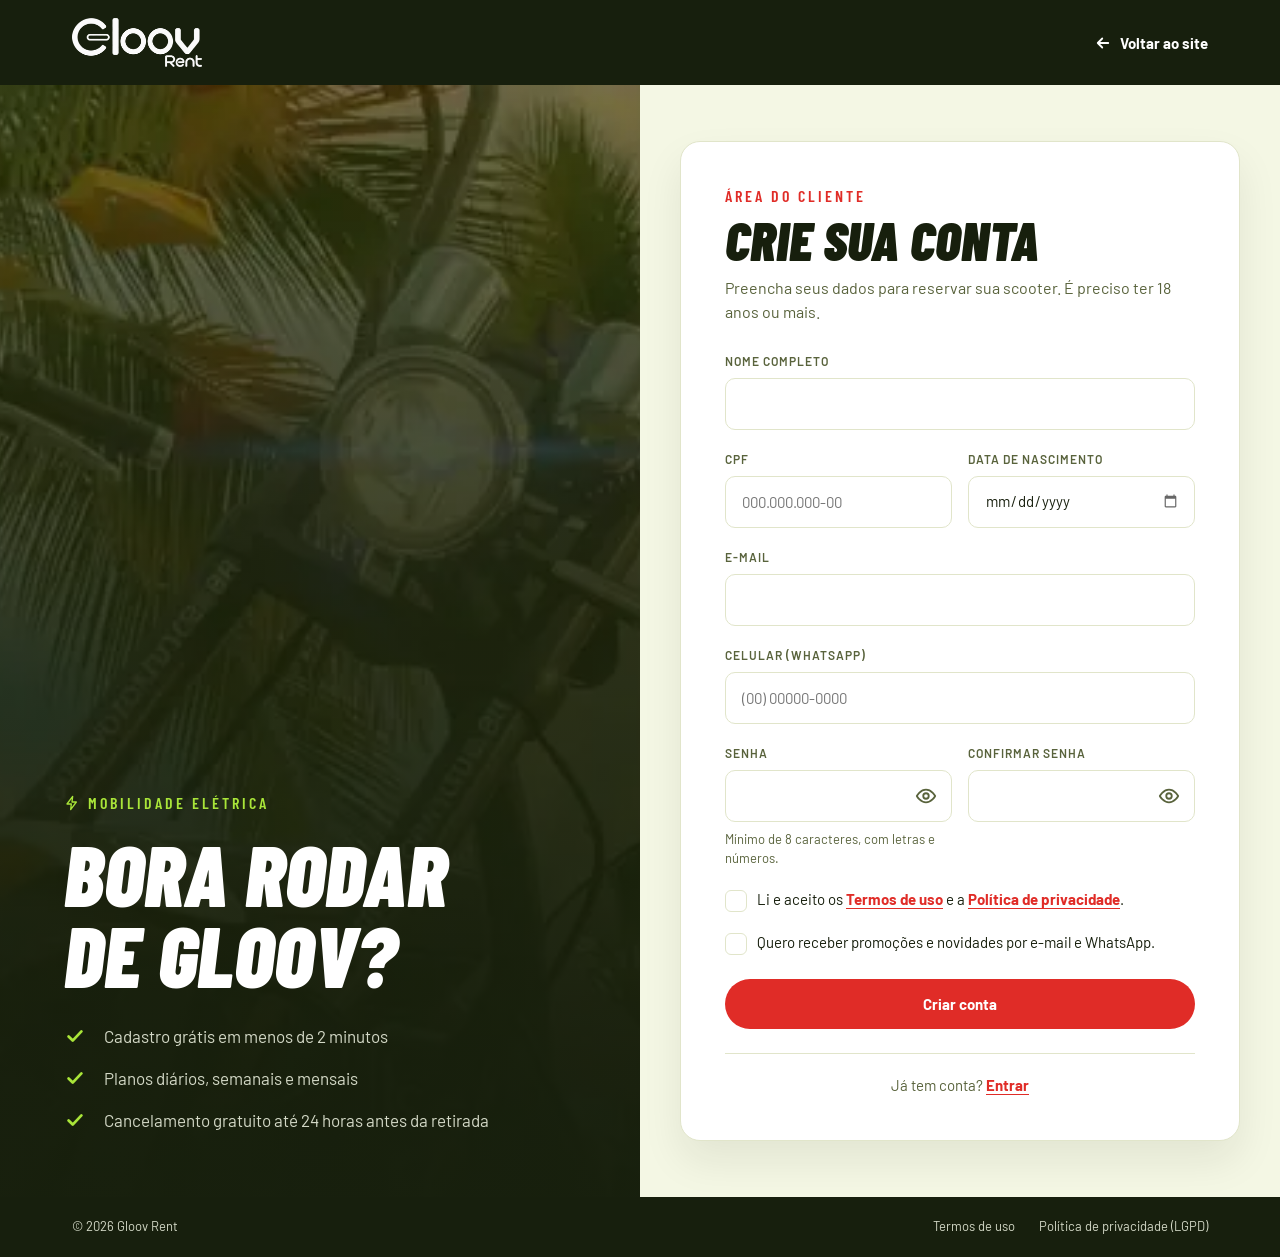
==== cadastro.html @ 01d6b5f5 "Cria página de cadastro Os links "Cadastre-se" abrem cadastro.html: formulário com nome, CPF (máscar" ====
<!doctype html>
<html lang="pt-BR">
<head>
  <meta charset="utf-8">
  <meta name="viewport" content="width=device-width, initial-scale=1">
  <title>Cadastre-se — Gloov Rent</title>
  <meta name="description" content="Crie sua conta Gloov Rent e reserve sua scooter elétrica em poucos cliques.">
  <meta name="theme-color" content="#171F0D">
  <meta name="robots" content="noindex">

  <link rel="icon" href="assets/img/favicon.svg" type="image/svg+xml">

  <link rel="preload" href="assets/fonts/barlow-condensed-900-italic.woff2" as="font" type="font/woff2" crossorigin>
  <link rel="preload" href="assets/fonts/barlow-400.woff2" as="font" type="font/woff2" crossorigin>

  <link rel="stylesheet" href="assets/css/fonts.css">
  <link rel="stylesheet" href="assets/css/styles.css">
  <script src="assets/js/cadastro.js" defer></script>
</head>
<body class="auth-page">

<svg class="sprite" aria-hidden="true" focusable="false">
  <symbol id="i-check" viewBox="0 0 24 24"><path d="M5 12.5l4.5 4.5L19 7" fill="none" stroke="currentColor" stroke-width="3" stroke-linecap="round" stroke-linejoin="round"/></symbol>
  <symbol id="i-bolt" viewBox="0 0 24 24"><path d="M13 2L4.5 13.5H11L10 22l8.5-11.5H12L13 2z" fill="none" stroke="currentColor" stroke-width="2" stroke-linejoin="round"/></symbol>
  <symbol id="i-arrow-left" viewBox="0 0 24 24"><path d="M19 12H5M11 6l-6 6 6 6" fill="none" stroke="currentColor" stroke-width="2.4" stroke-linecap="round" stroke-linejoin="round"/></symbol>
  <symbol id="i-eye" viewBox="0 0 24 24"><g fill="none" stroke="currentColor" stroke-width="2" stroke-linecap="round" stroke-linejoin="round"><path d="M2 12s3.6-7 10-7 10 7 10 7-3.6 7-10 7S2 12 2 12z"/><circle cx="12" cy="12" r="3"/></g></symbol>
  <symbol id="i-eye-off" viewBox="0 0 24 24"><g fill="none" stroke="currentColor" stroke-width="2" stroke-linecap="round" stroke-linejoin="round"><path d="M10.6 5.1A10 10 0 0 1 12 5c6.4 0 10 7 10 7a17 17 0 0 1-3 3.9M6.6 6.6A17 17 0 0 0 2 12s3.6 7 10 7a9.6 9.6 0 0 0 5.4-1.6"/><path d="M9.9 9.9a3 3 0 0 0 4.2 4.2M3 3l18 18"/></g></symbol>
</svg>

<a class="skip-link" href="#conteudo">Pular para o conteúdo</a>

<header class="site-header">
  <div class="container header-inner">
    <a class="logo" href="index.html" aria-label="Gloov Rent — página inicial">
      <img src="assets/img/logo-gloov.png" width="130" height="48" alt="Gloov Rent">
    </a>
    <a class="nav-login auth-back" href="index.html">
      <svg aria-hidden="true"><use href="#i-arrow-left"/></svg>Voltar ao site
    </a>
  </div>
</header>

<main id="conteudo" class="auth">
  <!-- Painel da marca (some no celular) -->
  <aside class="auth-aside" aria-hidden="true">
    <picture class="auth-bg">
      <source srcset="assets/img/hero-768.webp 768w, assets/img/hero-1440.webp 1440w" sizes="50vw" type="image/webp">
      <img src="assets/img/hero-1440.webp" alt="">
    </picture>
    <div class="auth-aside-content">
      <p class="eyebrow eyebrow--neon"><svg><use href="#i-bolt"/></svg>Mobilidade elétrica</p>
      <p class="h1">Bora rodar <br>de Gloov?</p>
      <ul class="checklist">
        <li><svg><use href="#i-check"/></svg>Cadastro grátis em menos de 2 minutos</li>
        <li><svg><use href="#i-check"/></svg>Planos diários, semanais e mensais</li>
        <li><svg><use href="#i-check"/></svg>Cancelamento gratuito até 24 horas antes da retirada</li>
      </ul>
    </div>
  </aside>

  <section class="auth-main" aria-labelledby="cadastro-titulo">
    <div class="auth-card auth-card--largo">
      <header class="auth-head">
        <p class="eyebrow eyebrow--sm">Área do cliente</p>
        <h1 class="h3" id="cadastro-titulo">Crie sua conta</h1>
        <p class="auth-sub">Preencha seus dados para reservar sua scooter. É preciso ter 18 anos ou mais.</p>
      </header>

      <!-- TODO: integrar com a API de cadastro -->
      <form class="auth-form" id="form-cadastro" action="#" method="post" novalidate>
        <div class="field">
          <label for="nome">Nome completo</label>
          <div class="control">
            <input type="text" id="nome" name="nome" autocomplete="name" required aria-describedby="erro-nome">
          </div>
          <p class="field-error" id="erro-nome" hidden></p>
        </div>

        <div class="field-grid">
          <div class="field">
            <label for="cpf">CPF</label>
            <div class="control">
              <input type="text" id="cpf" name="cpf" inputmode="numeric" placeholder="000.000.000-00" maxlength="14" required
                aria-describedby="erro-cpf">
            </div>
            <p class="field-error" id="erro-cpf" hidden></p>
          </div>

          <div class="field">
            <label for="nascimento">Data de nascimento</label>
            <div class="control">
              <input type="date" id="nascimento" name="nascimento" autocomplete="bday" required aria-describedby="erro-nascimento">
            </div>
            <p class="field-error" id="erro-nascimento" hidden></p>
          </div>
        </div>

        <div class="field">
          <label for="email">E-mail</label>
          <div class="control">
            <input type="email" id="email" name="email" autocomplete="email" required aria-describedby="erro-email">
          </div>
          <p class="field-error" id="erro-email" hidden></p>
        </div>

        <div class="field">
          <label for="celular">Celular (WhatsApp)</label>
          <div class="control">
            <input type="tel" id="celular" name="celular" autocomplete="tel-national" inputmode="numeric" placeholder="(00) 00000-0000"
              maxlength="15" required aria-describedby="erro-celular">
          </div>
          <p class="field-error" id="erro-celular" hidden></p>
        </div>

        <div class="field-grid">
          <div class="field">
            <label for="senha">Senha</label>
            <div class="control control--senha">
              <input type="password" id="senha" name="senha" autocomplete="new-password" required minlength="8"
                aria-describedby="dica-senha erro-senha">
              <button class="toggle-senha" type="button" aria-controls="senha" aria-pressed="false">
                <svg aria-hidden="true"><use href="#i-eye"/></svg>
                <span class="sr-only">Mostrar senha</span>
              </button>
            </div>
            <p class="field-hint" id="dica-senha">Mínimo de 8 caracteres, com letras e números.</p>
            <p class="field-error" id="erro-senha" hidden></p>
          </div>

          <div class="field">
            <label for="confirmar-senha">Confirmar senha</label>
            <div class="control control--senha">
              <input type="password" id="confirmar-senha" name="confirmar-senha" autocomplete="new-password" required
                aria-describedby="erro-confirmar-senha">
              <button class="toggle-senha" type="button" aria-controls="confirmar-senha" aria-pressed="false">
                <svg aria-hidden="true"><use href="#i-eye"/></svg>
                <span class="sr-only">Mostrar senha</span>
              </button>
            </div>
            <p class="field-error" id="erro-confirmar-senha" hidden></p>
          </div>
        </div>

        <div class="field">
          <label class="checkbox checkbox--texto">
            <input type="checkbox" name="termos" id="termos" required aria-describedby="erro-termos">
            <span class="checkbox-box" aria-hidden="true"><svg><use href="#i-check"/></svg></span>
            <span>Li e aceito os <a class="auth-link" href="termos.html">Termos de uso</a> e a
              <a class="auth-link" href="privacidade.html">Política de privacidade</a>.</span>
          </label>
          <p class="field-error" id="erro-termos" hidden></p>
        </div>

        <label class="checkbox checkbox--texto">
          <input type="checkbox" name="novidades" id="novidades">
          <span class="checkbox-box" aria-hidden="true"><svg><use href="#i-check"/></svg></span>
          <span>Quero receber promoções e novidades por e-mail e WhatsApp.</span>
        </label>

        <button class="btn btn--vermelho auth-submit" type="submit">Criar conta</button>

        <p class="auth-status" id="status-cadastro" role="status" hidden></p>
      </form>

      <p class="auth-alt">Já tem conta? <a class="auth-link" href="login.html">Entrar</a></p>
    </div>
  </section>
</main>

<footer class="auth-footer">
  <div class="container">
    <p>© <span id="ano">2026</span> Gloov Rent</p>
    <ul>
      <li><a href="termos.html">Termos de uso</a></li>
      <li><a href="privacidade.html">Política de privacidade (LGPD)</a></li>
    </ul>
  </div>
</footer>

</body>
</html>
---- assets/css/fonts.css ----
/* Fontes locais — Barlow e Barlow Condensed (Google Fonts, licença SIL Open Font License 1.1)
   Subconjunto latin (inclui acentos do português). */

@font-face {
  font-family: "Barlow";
  font-style: normal;
  font-weight: 400;
  font-display: swap;
  src: url("../fonts/barlow-400.woff2") format("woff2");
}
@font-face {
  font-family: "Barlow";
  font-style: normal;
  font-weight: 600;
  font-display: swap;
  src: url("../fonts/barlow-600.woff2") format("woff2");
}
@font-face {
  font-family: "Barlow";
  font-style: normal;
  font-weight: 700;
  font-display: swap;
  src: url("../fonts/barlow-700.woff2") format("woff2");
}

@font-face {
  font-family: "Barlow Condensed";
  font-style: normal;
  font-weight: 600;
  font-display: swap;
  src: url("../fonts/barlow-condensed-600.woff2") format("woff2");
}
@font-face {
  font-family: "Barlow Condensed";
  font-style: normal;
  font-weight: 700;
  font-display: swap;
  src: url("../fonts/barlow-condensed-700.woff2") format("woff2");
}
@font-face {
  font-family: "Barlow Condensed";
  font-style: italic;
  font-weight: 700;
  font-display: swap;
  src: url("../fonts/barlow-condensed-700-italic.woff2") format("woff2");
}
@font-face {
  font-family: "Barlow Condensed";
  font-style: italic;
  font-weight: 900;
  font-display: swap;
  src: url("../fonts/barlow-condensed-900-italic.woff2") format("woff2");
}
---- assets/css/styles.css ----
/* =========================================================
   Gloov Rent — estilos da landing page
   Tokens espelham os estilos do Figma (Cores/* e Texto/*)
   ========================================================= */

:root {
  /* Cores */
  --verde-escuro: #171F0D;
  --verde-escuro-hover: #2E3D18;
  --verde-superficie: #232F13;
  --verde-borda: #455B28;
  --vermelho: #E02C27;
  --vermelho-hover: #B9221E;
  --vermelho-sobre-limao: #CF241E;
  --limao: #C8DB29;
  --limao-claro: #D4E13E;
  --verde: #7CC13B;
  --verde-texto: #639A2F;
  --verde-neon: #A9E539;
  --creme: #F4F7E4;
  --creme-claro: #FAFBEE;
  --borda-clara: #E1E5CA;
  --texto-secundario: #59633C;
  --texto-sobre-escuro: #D3D8C6;
  --branco: #FFFFFF;
  --divisor-escuro: rgba(255, 255, 255, .12);

  /* Tipografia */
  --font-display: "Barlow Condensed", "Arial Narrow", sans-serif;
  --font-body: "Barlow", system-ui, -apple-system, "Segoe UI", sans-serif;

  /* Escala de títulos (desktop → celular) */
  --fs-display: clamp(3.25rem, 2rem + 5.6vw, 6.375rem);   /* 102px */
  --fs-h1:      clamp(2.75rem, 1.8rem + 4.4vw, 5.5rem);    /* 88px */
  --fs-h2:      clamp(2.5rem, 1.9rem + 2.8vw, 4.25rem);    /* 68px */
  --fs-h3:      clamp(2.25rem, 1.8rem + 2vw, 3.75rem);     /* 60px */
  --fs-h4:      clamp(1.875rem, 1.5rem + 1.4vw, 2.625rem); /* 42px */
  --fs-h5:      2rem;                                       /* 32px */
  --fs-h6:      1.75rem;                                    /* 28px */

  /* Layout */
  --container: 1136px;
  --gutter: 24px;
  --radius-sm: 10px;
  --radius: 16px;
  --radius-lg: 20px;
  --section-pad: clamp(64px, 4rem + 2vw, 96px);
  --header-h: 85px;
}

/* ---------- Base ---------- */
*, *::before, *::after { box-sizing: border-box; }
html { scroll-behavior: smooth; scroll-padding-top: var(--header-h); -webkit-text-size-adjust: 100%; }
body {
  margin: 0;
  font-family: var(--font-body);
  font-size: 1rem;
  line-height: 1.5;
  color: var(--verde-escuro);
  background: var(--branco);
  -webkit-font-smoothing: antialiased;
}
img, svg, iframe { display: block; max-width: 100%; }
h1, h2, h3, p, ul, ol, dl, dd, figure, blockquote { margin: 0; }
ul, ol { padding: 0; list-style: none; }
a { color: inherit; text-decoration: none; }
button, input, select { font: inherit; color: inherit; }
address { font-style: normal; }
.sprite { position: absolute; width: 0; height: 0; overflow: hidden; }

.sr-only {
  position: absolute; width: 1px; height: 1px; padding: 0; margin: -1px;
  overflow: hidden; clip: rect(0 0 0 0); white-space: nowrap; border: 0;
}
.skip-link {
  position: absolute; left: 16px; top: -60px; z-index: 100;
  padding: 12px 20px; border-radius: var(--radius-sm);
  background: var(--verde-neon); color: var(--verde-escuro); font-weight: 700;
}
.skip-link:focus { top: 16px; }

:focus-visible { outline: 3px solid var(--verde-neon); outline-offset: 3px; }
.section:not(.store) :focus-visible,
.prices :focus-visible { outline-color: var(--vermelho); }

.container {
  width: 100%;
  max-width: calc(var(--container) + var(--gutter) * 2);
  margin-inline: auto;
  padding-inline: var(--gutter);
}

/* ---------- Tipografia ---------- */
.h-display, .h1, .h2, .h3, .h4, .h5, .h6, .step-num, .price-value, .scooter-price {
  font-family: var(--font-display);
  font-style: italic;
  font-weight: 900;
  text-transform: uppercase;
  line-height: 1;
}
.h-display { font-size: var(--fs-display); line-height: .96; letter-spacing: -1px; }
.h1 { font-size: var(--fs-h1); line-height: .955; }
.h2 { font-size: var(--fs-h2); }
.h3 { font-size: var(--fs-h3); }
.h4 { font-size: var(--fs-h4); }
.h5 { font-size: var(--fs-h5); }
.h6 { font-size: var(--fs-h6); }

.eyebrow {
  display: flex; align-items: center; gap: 8px;
  font-family: var(--font-display);
  font-weight: 600;
  font-size: 1.5rem;
  letter-spacing: 3px;
  text-transform: uppercase;
  line-height: 1.2;
  color: var(--vermelho);
}
.eyebrow svg { width: 16px; height: 16px; flex: none; }
.eyebrow--sm { font-size: 1rem; }
.eyebrow--neon { color: var(--verde-neon); font-size: 1rem; }
.eyebrow--escuro { color: var(--verde-escuro); }

/* Em telas largas, as quebras <br> dos títulos seguem o Figma; no celular o texto flui. */
@media (max-width: 767px) { .h-display br, .h1 br, .h2 br, .h3 br, .h4 br { display: none; } }

/* ---------- Botões ---------- */
.btn {
  display: inline-flex; align-items: center; justify-content: center; gap: 8px;
  min-height: 50px;
  padding: 14px 24px;
  border: 2px solid transparent;
  border-radius: 999px;
  font-family: var(--font-body);
  font-weight: 700;
  font-size: .9375rem;
  line-height: 1.2;
  white-space: nowrap;
  cursor: pointer;
  transition: background-color .15s ease-out, color .15s ease-out, border-color .15s ease-out;
}
.btn svg { width: 18px; height: 18px; flex: none; }
.btn--grande { min-height: 62px; padding: 20px 36px; }

.btn--vermelho { background: var(--vermelho); color: var(--branco); }
.btn--vermelho:hover { background: var(--vermelho-hover); }

.btn--escuro { background: var(--verde-escuro); color: var(--branco); }
.btn--escuro:hover { background: var(--verde-escuro-hover); }

.btn--contorno-escuro { border-color: var(--verde-escuro); color: var(--verde-escuro); }
.btn--contorno-escuro:hover { background: var(--verde-escuro); color: var(--branco); }

.btn--branco { background: var(--branco); color: var(--verde-escuro); }
.btn--branco:hover { background: var(--creme); }

.btn--contorno-branco { border-color: var(--branco); color: var(--branco); }
.btn--contorno-branco:hover { background: var(--branco); color: var(--verde-escuro); }

/* ---------- Cabeçalho ---------- */
.site-header {
  position: sticky; top: 0; z-index: 50;
  background: var(--verde-escuro);
  color: var(--branco);
}
.header-inner {
  display: flex; align-items: center; justify-content: space-between; gap: 32px;
  min-height: var(--header-h);
}
.logo img { width: 130px; height: auto; }

.main-nav { display: flex; align-items: center; justify-content: space-between; gap: 32px; flex: 1; }
.nav-links { display: flex; gap: clamp(20px, 3vw, 56px); margin-left: auto; }
.nav-links a, .nav-login {
  font-weight: 600; font-size: 1.25rem; line-height: 1.2;
  padding-block: 6px;
  background: linear-gradient(var(--verde-neon), var(--verde-neon)) left bottom / 0 2px no-repeat;
  transition: background-size .2s ease-out;
}
.nav-links a:hover, .nav-links a[aria-current="true"] { background-size: 100% 2px; }
.nav-actions { display: flex; align-items: center; gap: 28px; }
.nav-login { font-size: .9375rem; font-weight: 700; }
.nav-login:hover { color: var(--verde-neon); }

.nav-toggle {
  display: none;
  width: 48px; height: 48px; padding: 12px;
  border: 0; border-radius: var(--radius-sm);
  background: transparent; color: var(--branco); cursor: pointer;
}
.nav-toggle svg { width: 24px; height: 24px; }

@media (max-width: 1080px) {
  .nav-links a { font-size: 1.0625rem; }
}

@media (max-width: 960px) {
  .nav-toggle { display: block; }
  .main-nav {
    position: absolute; inset: var(--header-h) 0 auto 0;
    flex-direction: column; align-items: stretch; gap: 24px;
    padding: 16px var(--gutter) 32px;
    background: var(--verde-escuro);
    border-top: 1px solid var(--divisor-escuro);
    box-shadow: 0 24px 40px rgba(0, 0, 0, .35);
    display: none;
  }
  .main-nav.is-open { display: flex; }
  .nav-links { flex-direction: column; gap: 0; margin: 0; }
  .nav-links a { display: block; padding: 14px 0; font-size: 1.25rem; border-bottom: 1px solid var(--divisor-escuro); background: none; }
  .nav-actions { justify-content: space-between; }
}

/* ---------- Início (hero) ---------- */
.hero {
  position: relative;
  isolation: isolate;
  color: var(--branco);
  background: var(--verde-escuro);
  padding-block: 90px 72px;
  min-height: 721px;
  display: flex; align-items: center;
}
.hero-bg, .hero-bg img {
  position: absolute; inset: 0; z-index: -1;
  width: 100%; height: 100%; object-fit: cover;
}
.hero-bg::after {
  /* reforço de contraste para o texto em telas estreitas */
  content: ""; position: absolute; inset: 0;
  background: linear-gradient(90deg, rgba(23, 31, 13, .55) 0%, rgba(23, 31, 13, .15) 70%);
}
.hero-content { display: grid; gap: 14px; }
.hero .h-display { margin-top: 0; }
.lead { font-size: 1.25rem; line-height: 1.5; color: var(--branco); max-width: 62ch; }

/* Formulário de reserva */
.booking {
  position: relative;
  display: grid;
  grid-template-columns: repeat(4, minmax(0, 1fr)) auto;
  align-items: end;
  gap: 16px;
  margin-top: 14px;
  padding: 24px;
  border-radius: var(--radius);
  background: var(--branco);
  color: var(--verde-escuro);
  box-shadow: 0 20px 40px rgba(0, 0, 0, .18);
}
.field { display: grid; gap: 8px; min-width: 0; }
.field label {
  font-weight: 600; font-size: .75rem; letter-spacing: 1px; text-transform: uppercase;
  color: var(--texto-secundario);
}
.control { position: relative; }
.control input, .control select {
  width: 100%; height: 52px;
  padding: 0 14px 0 16px;
  border: 1.5px solid var(--borda-clara);
  border-radius: var(--radius-sm);
  background: var(--branco);
  font-size: .9375rem;
  color: var(--verde-escuro);
  appearance: none;
  -webkit-appearance: none;
}
.control input::-webkit-calendar-picker-indicator { opacity: .6; cursor: pointer; }
.control--select::after {
  content: ""; position: absolute; right: 16px; top: 50%;
  width: 8px; height: 8px; margin-top: -6px;
  border: solid var(--texto-secundario); border-width: 0 2px 2px 0;
  transform: rotate(45deg); pointer-events: none;
}
.control input:hover, .control select:hover { border-color: #C9CFAE; }
.control input:focus-visible, .control select:focus-visible { outline: 2px solid var(--vermelho); outline-offset: 1px; border-color: transparent; }
.control input[aria-invalid="true"] { border-color: var(--vermelho); }
.booking-submit { height: 52px; }
.booking-model {
  grid-column: 1 / -1;
  justify-self: start;
  padding: 6px 12px; border-radius: 999px;
  background: var(--creme); font-size: .875rem; font-weight: 600;
}
.booking-error { grid-column: 1 / -1; color: var(--vermelho); font-weight: 600; font-size: .875rem; }

@media (max-width: 1080px) {
  .booking { grid-template-columns: repeat(2, minmax(0, 1fr)); }
  .booking-submit { grid-column: 1 / -1; }
}
@media (max-width: 767px) {
  .hero { min-height: 0; padding-block: 56px 48px; }
  .lead { font-size: 1.0625rem; }
  .booking { grid-template-columns: 1fr; padding: 20px; }
}

/* ---------- Preços ---------- */
.prices { background: var(--limao); padding-block: 36px; }
.prices-grid { display: grid; grid-template-columns: repeat(2, minmax(0, 1fr)); gap: 16px; }
.price-card {
  position: relative;
  padding: 24px 20px;
  border-radius: var(--radius);
  background: var(--creme-claro);
}
.price-label {
  font-family: var(--font-display); font-weight: 700; font-size: 1.25rem;
  letter-spacing: 2px; text-transform: uppercase; color: var(--texto-secundario);
}
.price-value { font-size: var(--fs-h5); margin-top: 4px; }
.badge {
  position: absolute; right: 20px; top: 50%; transform: translateY(-50%);
  padding: 6px 12px; border-radius: 999px;
  font-weight: 700; font-size: .75rem; letter-spacing: 1px; text-transform: uppercase;
}
.badge--vermelho { background: var(--vermelho); color: var(--branco); }
@media (max-width: 767px) {
  .prices-grid { grid-template-columns: 1fr; }
  .price-value { font-size: 1.75rem; }
  .badge { position: static; transform: none; display: inline-block; margin-top: 12px; }
}

/* ---------- Seções genéricas ---------- */
.section { padding-block: var(--section-pad); }
.section-head { display: grid; gap: 8px; margin-bottom: 40px; }
.section-head--row { display: flex; align-items: flex-end; justify-content: space-between; gap: 24px; flex-wrap: wrap; }
.section-head--row > div { display: grid; gap: 8px; }

/* ---------- Como funciona ---------- */
.steps { display: grid; grid-template-columns: repeat(3, minmax(0, 1fr)); gap: 24px; }
.step-card {
  display: grid; align-content: start; gap: 16px;
  padding: 32px;
  border-radius: var(--radius-lg);
  background: var(--creme);
}
.step-num { font-size: 3.75rem; color: var(--verde-texto); }
.step-card p { font-size: 1rem; line-height: 1.5625; color: var(--texto-secundario); }
@media (max-width: 900px) { .steps { grid-template-columns: 1fr; } }

/* ---------- Vantagens ---------- */
.advantages {
  position: relative; overflow: hidden; isolation: isolate;
  background: var(--limao);
}
.advantages::before, .advantages::after {
  content: ""; position: absolute; z-index: -1; border-radius: 50%;
}
.advantages::before { width: 1250px; height: 1250px; left: 40.6%; top: -510px; background: var(--limao-claro); }
.advantages::after  { width: 720px;  height: 720px;  left: 64.2%; top: 489px;  background: var(--verde); }
.advantages-title { color: var(--vermelho-sobre-limao); }
.advantages-intro {
  margin-top: 4px; max-width: 60ch;
  font-family: var(--font-display); font-style: italic; font-weight: 700; font-size: 1.5rem; line-height: 1.05;
}
.reasons { display: grid; grid-template-columns: repeat(3, minmax(0, 1fr)); gap: 44px; margin-top: 52px; }
.reason { display: grid; align-content: start; gap: 20px; }
.reason-icon { width: 155px; height: 150px; color: var(--verde-escuro); }
.reason h3 { color: var(--vermelho-sobre-limao); }
.reason p {
  font-family: var(--font-display); font-style: italic; font-weight: 700; font-size: 1.5rem; line-height: 1;
}
@media (max-width: 900px) {
  .reasons { grid-template-columns: 1fr; gap: 40px; }
  .reason-icon { width: 96px; height: 93px; }
  .advantages::after { left: 40%; top: auto; bottom: -420px; }
}

/* ---------- Scooters ---------- */
.scooter-grid { display: grid; grid-template-columns: repeat(3, minmax(0, 1fr)); gap: 24px; }
.scooter-card {
  display: flex; flex-direction: column;
  border: 2px solid var(--borda-clara);
  border-radius: var(--radius-lg);
  overflow: hidden;
  background: var(--branco);
  transition: box-shadow .2s ease-out, transform .2s ease-out;
}
.scooter-card:hover { box-shadow: 0 18px 36px rgba(23, 31, 13, .12); transform: translateY(-2px); }
.scooter-photo { width: 100%; aspect-ratio: 359 / 270; object-fit: cover; }
.scooter-body { display: flex; flex-direction: column; flex: 1; padding: 24px; }
.scooter-head { display: flex; align-items: center; justify-content: space-between; gap: 12px; padding-bottom: 24px; }
.tag {
  padding: 4px 12px; border-radius: 999px;
  background: var(--verde); color: var(--verde-escuro);
  font-weight: 700; font-size: .75rem; letter-spacing: 1px; text-transform: uppercase;
}
.specs > div {
  display: flex; justify-content: space-between; gap: 12px;
  padding-block: 8px;
  border-bottom: 1px solid var(--borda-clara);
  font-size: .9375rem;
}
.specs dt { color: var(--texto-secundario); }
.specs dd { font-weight: 700; text-align: right; }
.scooter-foot { display: flex; align-items: flex-end; justify-content: space-between; gap: 12px; margin-top: auto; padding-top: 16px; }
.scooter-price { color: var(--vermelho); font-size: 2rem; }
.scooter-price small {
  display: block; margin-bottom: 4px;
  font-family: var(--font-body); font-style: normal; font-weight: 400; font-size: .8125rem;
  text-transform: none; color: var(--texto-secundario);
}
@media (max-width: 1000px) { .scooter-grid { grid-template-columns: repeat(2, minmax(0, 1fr)); } }
@media (max-width: 680px)  { .scooter-grid { grid-template-columns: 1fr; } }

/* ---------- Depoimentos ---------- */
.testimonials { background: var(--creme); }
.testimonial-grid { display: grid; grid-template-columns: repeat(3, minmax(0, 1fr)); gap: 24px; }
.testimonial {
  display: grid; align-content: start; gap: 20px;
  padding: 32px;
  border: 1px solid var(--borda-clara);
  border-radius: var(--radius-lg);
  background: var(--branco);
}
.stars { display: flex; gap: 4px; color: var(--vermelho); }
.stars svg { width: 20px; height: 20px; }
.testimonial blockquote { font-size: 1rem; line-height: 1.5625; color: var(--texto-secundario); }
.testimonial figcaption { display: grid; gap: 2px; }
.testimonial figcaption strong { font-size: .9375rem; }
.testimonial figcaption span { font-size: .8125rem; color: var(--texto-secundario); }
@media (max-width: 900px) { .testimonial-grid { grid-template-columns: 1fr; } }

/* ---------- Nossa Loja ---------- */
.store { background: var(--verde-escuro); color: var(--branco); }
.store-grid { display: grid; grid-template-columns: repeat(2, minmax(0, 1fr)); gap: 48px; align-items: start; }
.store-col { display: grid; gap: 20px; justify-items: start; }
.store-col > * { width: 100%; }
.store-col > .btn, .store-col > .eyebrow { width: auto; }
.store-intro { font-size: 1.0625rem; line-height: 1.6; color: var(--texto-sobre-escuro); }
.store-card {
  display: flex; gap: 20px; align-items: flex-start;
  padding: 28px 24px 24px;
  border-radius: var(--radius);
  background: var(--verde-superficie);
}
.store-icon {
  display: grid; place-items: center; flex: none;
  width: 48px; height: 48px; border-radius: 50%;
  background: var(--verde); color: var(--verde-escuro);
}
.store-icon svg { width: 24px; height: 24px; }
.store-card h3 { margin-bottom: 8px; }
.store-card address { font-size: .9375rem; line-height: 1.85; color: var(--texto-sobre-escuro); }
.link-neon { font-weight: 700; font-size: .9375rem; color: var(--verde-neon); text-decoration: underline; text-underline-offset: 3px; }
.map { overflow: hidden; border-radius: var(--radius); background: var(--verde-superficie); aspect-ratio: 544 / 220; }
.map iframe { width: 100%; height: 100%; border: 0; filter: grayscale(.2); }

.checklist { display: grid; gap: 16px; }
.checklist li { display: flex; gap: 18px; align-items: flex-start; font-size: 1.0625rem; line-height: 1.53; color: var(--texto-sobre-escuro); }
.checklist strong { color: var(--branco); }
.checklist svg { width: 22px; height: 26px; flex: none; color: var(--verde-neon); }
.extras { display: grid; gap: 16px; padding: 28px 24px 24px; border-radius: var(--radius); background: var(--verde-superficie); }
.chips { display: flex; flex-wrap: wrap; gap: 12px; }
.chips li {
  padding: 8px 16px; border: 1px solid var(--verde-borda); border-radius: 999px;
  font-weight: 600; font-size: .875rem; color: var(--texto-sobre-escuro);
}
@media (max-width: 900px) {
  .store-grid { grid-template-columns: 1fr; gap: 64px; }
  .map { aspect-ratio: 4 / 3; }
}

/* ---------- Perguntas frequentes ---------- */
.faq-grid { display: grid; grid-template-columns: 400px minmax(0, 1fr); gap: 48px; align-items: start; }
.faq-aside { display: grid; gap: 8px; justify-items: start; }
.faq-text { margin-block: 16px; font-size: 1.0625rem; line-height: 1.53; color: var(--texto-secundario); }
.faq-list details { border-bottom: 1px solid var(--borda-clara); }
.faq-list details:first-child { border-top: 1px solid var(--borda-clara); }
.faq-list summary {
  display: flex; align-items: center; justify-content: space-between; gap: 16px;
  padding-block: 24px;
  font-weight: 700; font-size: 1.0625rem; line-height: 1.5;
  cursor: pointer; list-style: none;
}
.faq-list summary::-webkit-details-marker { display: none; }
.faq-list summary svg { width: 20px; height: 20px; flex: none; color: var(--vermelho); transition: transform .2s ease-out; }
.faq-list details[open] summary svg { transform: rotate(45deg); }
.faq-list summary:hover { color: var(--vermelho); }
.faq-list details p { max-width: 62ch; padding-bottom: 24px; margin-top: -12px; font-size: 1rem; line-height: 1.5625; color: var(--texto-secundario); }
@media (max-width: 900px) { .faq-grid { grid-template-columns: 1fr; gap: 32px; } }

/* ---------- Cadastre-se ---------- */
.cta { background: var(--vermelho); color: var(--branco); padding-block: 64px; }
.cta .container { display: grid; gap: 16px; justify-items: start; }
.cta p { font-size: 1.0625rem; }
.cta-actions { display: flex; flex-wrap: wrap; gap: 12px; margin-top: 20px; }

/* ---------- Rodapé ---------- */
.site-footer { background: var(--verde-escuro); color: var(--texto-sobre-escuro); padding-block: 64px 40px; }
.footer-top { display: flex; justify-content: space-between; gap: 48px; flex-wrap: wrap; }
.footer-brand { display: grid; gap: 8px; align-content: start; }
.footer-brand p { font-size: .875rem; }
.footer-cols { display: flex; gap: 72px; flex-wrap: wrap; }
.footer-title {
  margin-bottom: 12px;
  font-family: var(--font-display); font-weight: 600; font-size: 1rem; letter-spacing: 3px; text-transform: uppercase;
  color: var(--verde-neon);
}
.footer-cols ul { display: grid; gap: 12px; font-size: .9375rem; }
.footer-cols a:hover, .footer-bottom a:hover { color: var(--branco); text-decoration: underline; text-underline-offset: 3px; }
.footer-bottom {
  display: flex; justify-content: space-between; align-items: center; gap: 16px; flex-wrap: wrap;
  margin-top: 40px; padding-top: 16px;
  border-top: 1px solid var(--divisor-escuro);
  font-size: .8125rem;
}
.footer-bottom ul { display: flex; gap: 24px; flex-wrap: wrap; }
@media (max-width: 767px) { .footer-cols { gap: 40px; } }

/* ---------- Login (login.html) ---------- */
.auth-page { display: flex; flex-direction: column; min-height: 100vh; min-height: 100dvh; background: var(--creme); }
.auth-back { display: inline-flex; align-items: center; gap: 8px; }
.auth-back svg { width: 18px; height: 18px; }

.auth { flex: 1; display: grid; grid-template-columns: minmax(0, 1fr) minmax(0, 1fr); }

.auth-aside {
  position: relative; isolation: isolate; overflow: hidden;
  display: flex; align-items: flex-end;
  padding: 64px clamp(32px, 5vw, 72px);
  background: var(--verde-escuro); color: var(--branco);
}
.auth-bg, .auth-bg img { position: absolute; inset: 0; z-index: -1; width: 100%; height: 100%; object-fit: cover; }
.auth-bg::after {
  content: ""; position: absolute; inset: 0;
  background: linear-gradient(0deg, rgba(23, 31, 13, .92) 0%, rgba(23, 31, 13, .55) 55%, rgba(23, 31, 13, .2) 100%);
}
.auth-aside-content { display: grid; gap: 20px; max-width: 520px; }
.auth-aside .checklist { margin-top: 8px; }

.auth-main { display: grid; place-items: center; padding: 56px var(--gutter); }
.auth-card {
  width: 100%; max-width: 460px;
  padding: clamp(28px, 4vw, 44px);
  border: 1px solid var(--borda-clara);
  border-radius: var(--radius-lg);
  background: var(--branco);
  box-shadow: 0 20px 40px rgba(23, 31, 13, .08);
}
.auth-head { display: grid; gap: 8px; margin-bottom: 28px; }
.auth-sub { color: var(--texto-secundario); }

.auth-form { display: grid; gap: 20px; }
.field-row { display: flex; align-items: baseline; justify-content: space-between; gap: 12px; }
.field-error { color: var(--vermelho); font-weight: 600; font-size: .875rem; }
.auth-link { font-weight: 700; font-size: .875rem; color: var(--vermelho); text-decoration: underline; text-underline-offset: 3px; }
.auth-link:hover { color: var(--vermelho-hover); }
.auth-card :focus-visible { outline-color: var(--vermelho); }

.control--senha input { padding-right: 52px; }
.toggle-senha {
  position: absolute; right: 4px; top: 50%; transform: translateY(-50%);
  display: grid; place-items: center;
  width: 44px; height: 44px; padding: 0;
  border: 0; border-radius: var(--radius-sm);
  background: transparent; color: var(--texto-secundario); cursor: pointer;
}
.toggle-senha:hover { color: var(--verde-escuro); }
.toggle-senha svg { width: 22px; height: 22px; }

.checkbox { display: inline-flex; align-items: center; gap: 10px; justify-self: start; font-size: .9375rem; cursor: pointer; }
.checkbox input { position: absolute; opacity: 0; width: 1px; height: 1px; }
.checkbox-box {
  display: grid; place-items: center; flex: none;
  width: 22px; height: 22px;
  border: 1.5px solid var(--borda-clara); border-radius: 6px;
  background: var(--branco); color: transparent;
  transition: background-color .15s ease-out, border-color .15s ease-out;
}
.checkbox-box svg { width: 14px; height: 14px; }
.checkbox:hover .checkbox-box { border-color: #C9CFAE; }
.checkbox input:checked + .checkbox-box { background: var(--verde-escuro); border-color: var(--verde-escuro); color: var(--verde-neon); }
.checkbox input:focus-visible + .checkbox-box { outline: 2px solid var(--vermelho); outline-offset: 2px; }

.auth-submit { width: 100%; margin-top: 4px; }
.auth-status { padding: 12px 16px; border-radius: var(--radius-sm); background: var(--creme); font-size: .9375rem; }
.auth-alt { margin-top: 24px; padding-top: 20px; border-top: 1px solid var(--borda-clara); text-align: center; font-size: .9375rem; color: var(--texto-secundario); }
.auth-alt .auth-link { font-size: inherit; }

.auth-footer { background: var(--verde-escuro); color: var(--texto-sobre-escuro); font-size: .8125rem; }
.auth-footer .container { display: flex; justify-content: space-between; align-items: center; gap: 16px; flex-wrap: wrap; padding-block: 20px; }
.auth-footer ul { display: flex; gap: 24px; flex-wrap: wrap; }
.auth-footer a:hover { color: var(--branco); text-decoration: underline; text-underline-offset: 3px; }

/* ---------- Cadastro (cadastro.html) ---------- */
.auth-card--largo { max-width: 560px; }
.field-grid { display: grid; grid-template-columns: repeat(2, minmax(0, 1fr)); gap: 20px 16px; align-items: start; }
.field-hint { color: var(--texto-secundario); font-size: .8125rem; }
.checkbox--texto { align-items: flex-start; line-height: 1.45; }
.checkbox--texto .checkbox-box { margin-top: 1px; }
.checkbox--texto .auth-link { font-size: inherit; }
.field .checkbox { font-weight: 400; font-size: .9375rem; letter-spacing: 0; text-transform: none; color: inherit; }
.checkbox input[aria-invalid="true"] + .checkbox-box { border-color: var(--vermelho); }
@media (max-width: 520px) { .field-grid { grid-template-columns: 1fr; } }

@media (max-width: 900px) {
  .auth { grid-template-columns: 1fr; }
  .auth-aside { display: none; }
  .auth-main { padding-block: 40px; }
}

/* ---------- Movimento reduzido ---------- */
@media (prefers-reduced-motion: reduce) {
  html { scroll-behavior: auto; }
  *, *::before, *::after { transition: none !important; animation: none !important; }
}
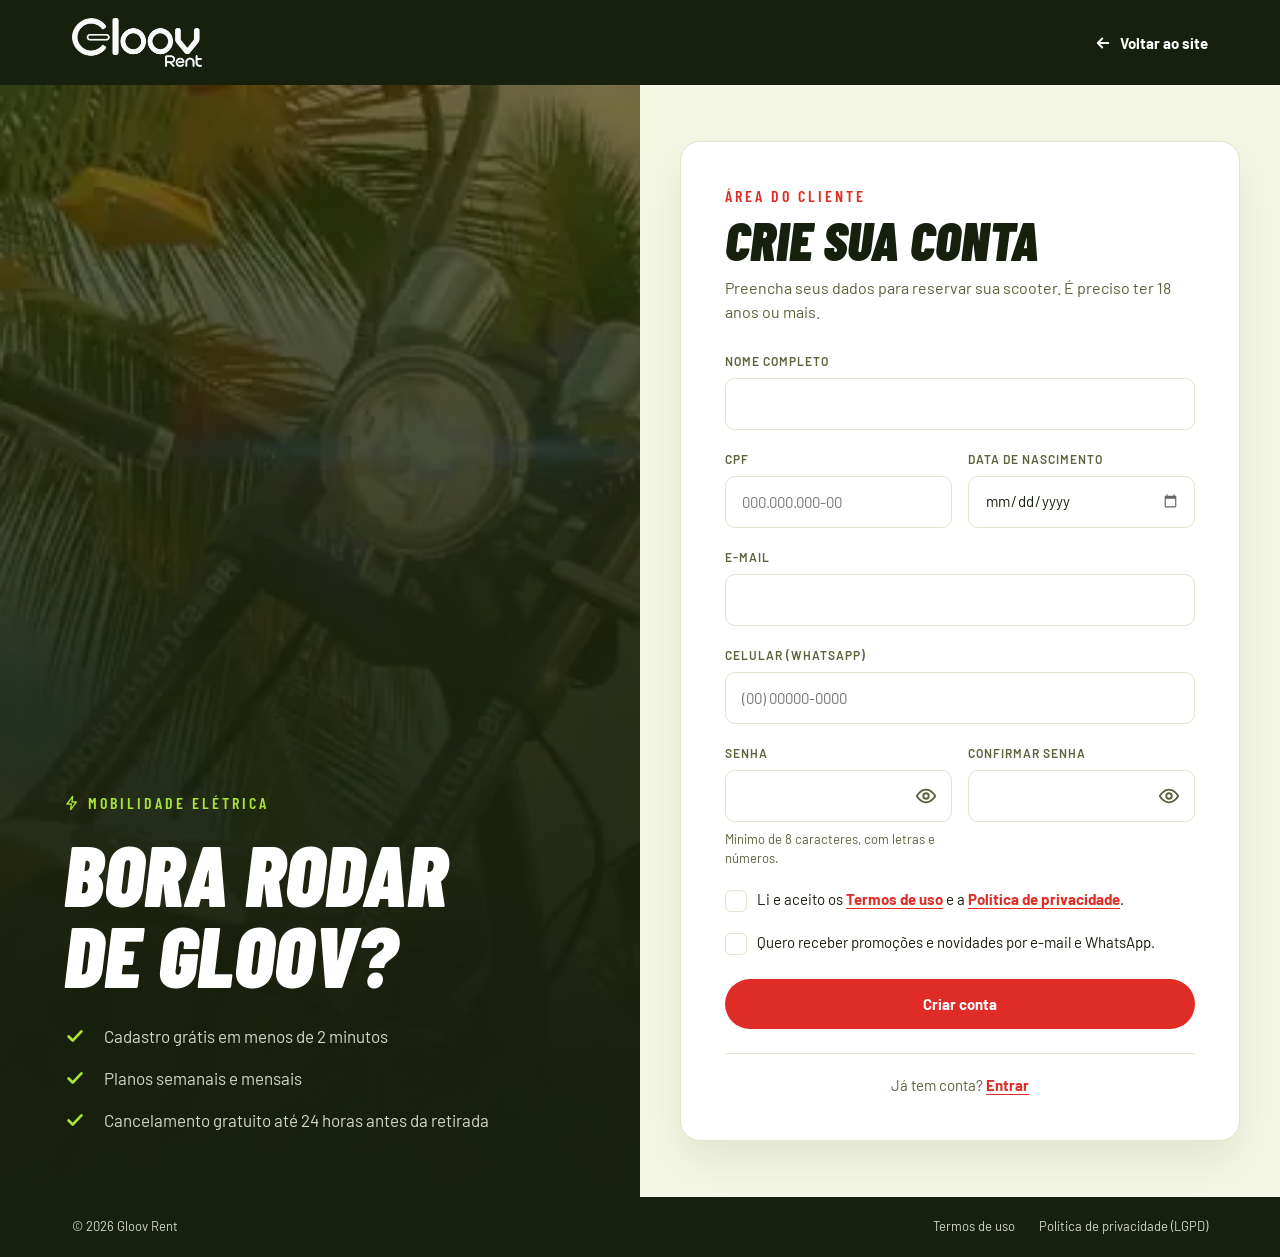
==== commit 533f5f2e: "Remove plano diário do texto da página de cadastro" ====
--- a/cadastro.html
+++ b/cadastro.html
@@ -52,7 +52,7 @@
       <p class="h1">Bora rodar <br>de Gloov?</p>
       <ul class="checklist">
         <li><svg><use href="#i-check"/></svg>Cadastro grátis em menos de 2 minutos</li>
-        <li><svg><use href="#i-check"/></svg>Planos diários, semanais e mensais</li>
+        <li><svg><use href="#i-check"/></svg>Planos semanais e mensais</li>
         <li><svg><use href="#i-check"/></svg>Cancelamento gratuito até 24 horas antes da retirada</li>
       </ul>
     </div>
--- a/assets/css/styles.css
+++ b/assets/css/styles.css
@@ -281,7 +281,14 @@
   justify-self: start;
   padding: 6px 12px; border-radius: 999px;
   background: var(--creme); font-size: .875rem; font-weight: 600;
-}
+  display: inline-flex; align-items: center; gap: 10px; flex-wrap: wrap;
+}
+.booking-model[hidden] { display: none; }
+.booking-model-trocar {
+  padding: 0; border: 0; background: none; cursor: pointer;
+  font: inherit; color: var(--vermelho); text-decoration: underline; text-underline-offset: 2px;
+}
+.booking-model-trocar:hover { color: var(--vermelho-hover); }
 .booking-error { grid-column: 1 / -1; color: var(--vermelho); font-weight: 600; font-size: .875rem; }
 
 @media (max-width: 1080px) {
